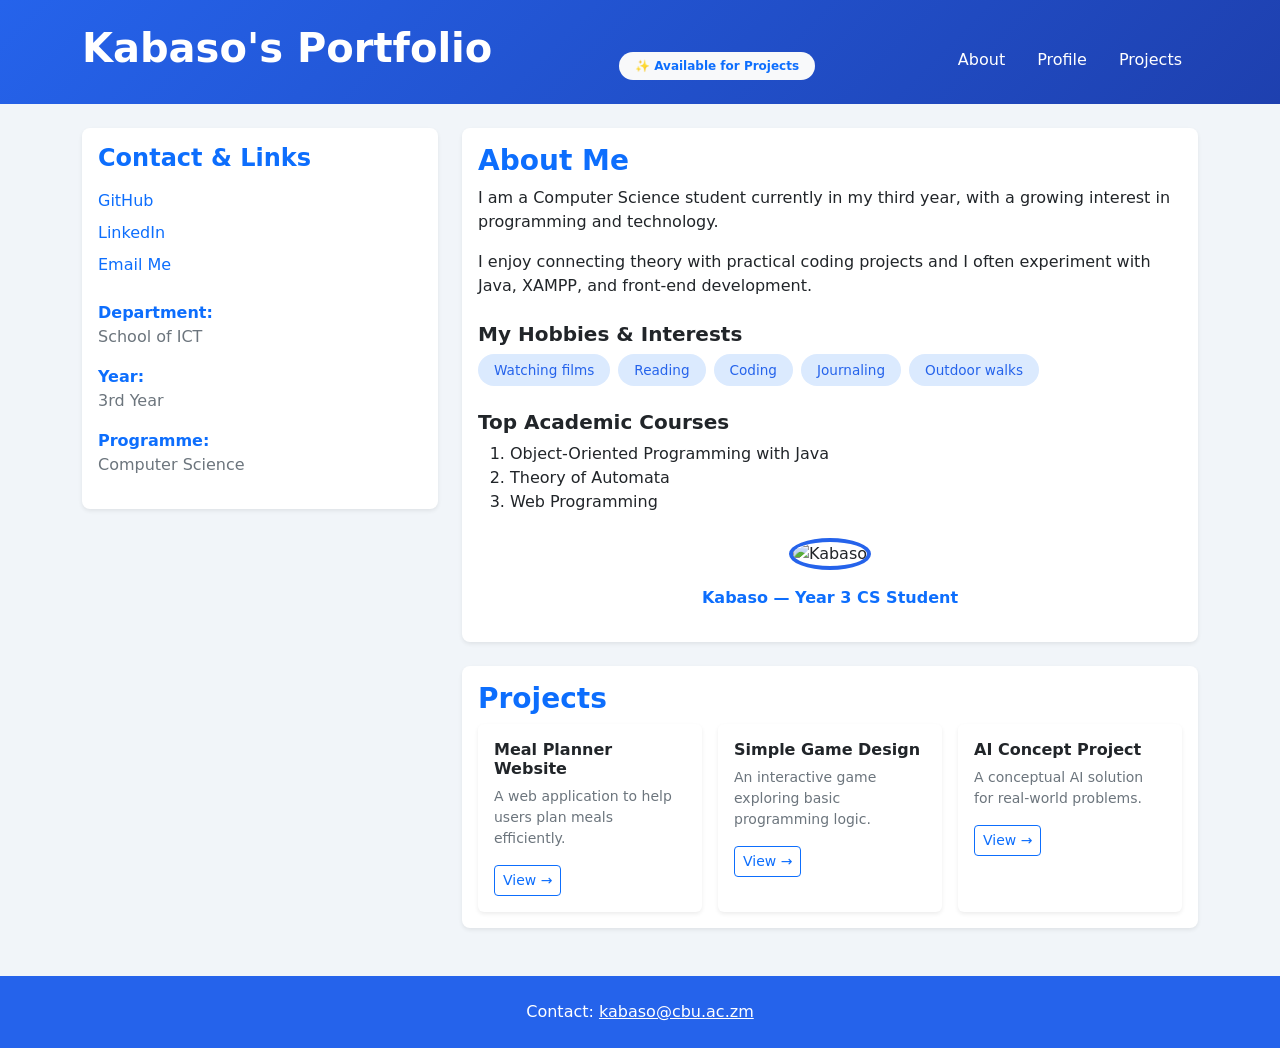
==== bootstrap-profile.html @ e5d38f62 "Add Bootstrap for Module 2: Profile Page" ====
<!DOCTYPE html>
<html lang="en">
<head>
    <meta charset="UTF-8">
    <meta name="viewport" content="width=device-width, initial-scale=1.0">
    <title>Kabaso's Profile</title>
  
    <link href="https://cdn.jsdelivr.net/npm/bootstrap@5.3.0/dist/css/bootstrap.min.css" rel="stylesheet">
    <style>
        body {
            background: #f1f5f9;
        }
        .hero-bg {
            background: linear-gradient(135deg, #2563eb, #1e40af);
        }
        .skill-badge {
            background: #dbeafe;
            color: #2563eb;
            padding: 6px 16px;
            border-radius: 50px;
            font-size: 0.85rem;
            display: inline-block;
        }
        .profile-img {
            width: 180px;
            height: 180px;
            object-fit: cover;
            border-radius: 50%;
            border: 4px solid #2563eb;
        }
    </style>
</head>
<body>


    <div class="hero-bg text-white py-4 mb-4">
        <div class="container">
            <div class="d-flex justify-content-between align-items-end flex-wrap gap-3">
                <h1 class="fw-bold">Kabaso's Portfolio</h1>
                <span class="badge bg-light text-primary px-3 py-2 rounded-pill">✨ Available for Projects</span>
                <ul class="nav">
                    <li class="nav-item"><a href="#about" class="nav-link text-white">About</a></li>
                    <li class="nav-item"><a href="#profile" class="nav-link text-white">Profile</a></li>
                    <li class="nav-item"><a href="#projects" class="nav-link text-white">Projects</a></li>
                </ul>
            </div>
        </div>
    </div>

 
    <div class="container mb-5">
        <div class="row g-4">
            
            <div class="col-md-4">
                <div class="card shadow-sm border-0 rounded-3">
                    <div class="card-body">
                        <h2 class="h4 text-primary fw-bold mb-3">Contact & Links</h2>
                        <div class="d-flex flex-column gap-2 mb-4">
                            <a href="https://github.com/kabasochisonga" class="text-decoration-none">GitHub</a>
                            <a href="https://www.linkedin.com/in/kabaso-chisonga-120521349/" class="text-decoration-none">LinkedIn</a>
                            <a href="mailto:kabaso@cbu.ac.zm" class="text-decoration-none">Email Me</a>
                        </div>
                        <dl>
                            <dt class="text-primary fw-bold">Department:</dt>
                            <dd class="text-secondary">School of ICT</dd>
                            <dt class="text-primary fw-bold mt-3">Year:</dt>
                            <dd class="text-secondary">3rd Year</dd>
                            <dt class="text-primary fw-bold mt-3">Programme:</dt>
                            <dd class="text-secondary">Computer Science</dd>
                        </dl>
                    </div>
                </div>
            </div>

            <div class="col-md-8">
                <div class="card shadow-sm border-0 rounded-3 mb-4">
                    <div class="card-body">
                        <h2 class="h3 text-primary fw-bold">About Me</h2>
                        <p>I am a Computer Science student currently in my third year, with a growing interest in programming and technology.</p>
                        <p>I enjoy connecting theory with practical coding projects and I often experiment with Java, XAMPP, and front-end development.</p>

                        <h3 class="h5 fw-bold mt-4">My Hobbies & Interests</h3>
                        <div class="d-flex flex-wrap gap-2 mb-4">
                            <span class="skill-badge">Watching films</span>
                            <span class="skill-badge">Reading</span>
                            <span class="skill-badge">Coding</span>
                            <span class="skill-badge">Journaling</span>
                            <span class="skill-badge">Outdoor walks</span>
                        </div>

                        <h3 class="h5 fw-bold mt-3">Top Academic Courses</h3>
                        <ol class="mb-4">
                            <li>Object-Oriented Programming with Java</li>
                            <li>Theory of Automata</li>
                            <li>Web Programming</li>
                        </ol>

                        <div class="text-center mt-4">
                            <img src="images/Kabaso.jpeg" alt="Kabaso" class="profile-img mb-2">
                            <p class="text-primary fw-bold mt-2">Kabaso — Year 3 CS Student</p>
                        </div>
                    </div>
                </div>

                <div class="card shadow-sm border-0 rounded-3">
                    <div class="card-body">
                        <h2 class="h3 text-primary fw-bold">Projects</h2>
                        <div class="row g-3">
                            <div class="col-md-4">
                                <div class="card h-100 border-0 shadow-sm">
                                    <div class="card-body">
                                        <h3 class="h6 fw-bold">Meal Planner Website</h3>
                                        <p class="small text-secondary">A web application to help users plan meals efficiently.</p>
                                        <a href="#" class="btn btn-sm btn-outline-primary">View →</a>
                                    </div>
                                </div>
                            </div>
                            <div class="col-md-4">
                                <div class="card h-100 border-0 shadow-sm">
                                    <div class="card-body">
                                        <h3 class="h6 fw-bold">Simple Game Design</h3>
                                        <p class="small text-secondary">An interactive game exploring basic programming logic.</p>
                                        <a href="#" class="btn btn-sm btn-outline-primary">View →</a>
                                    </div>
                                </div>
                            </div>
                            <div class="col-md-4">
                                <div class="card h-100 border-0 shadow-sm">
                                    <div class="card-body">
                                        <h3 class="h6 fw-bold">AI Concept Project</h3>
                                        <p class="small text-secondary">A conceptual AI solution for real-world problems.</p>
                                        <a href="#" class="btn btn-sm btn-outline-primary">View →</a>
                                    </div>
                                </div>
                            </div>
                        </div>
                    </div>
                </div>
            </div>
        </div>
    </div>

    <footer class="text-center py-4 mt-4" style="background: #2563eb;">
        <p class="text-white mb-0">Contact: <a href="mailto:kabaso@cbu.ac.zm" class="text-white text-decoration-underline">kabaso@cbu.ac.zm</a></p>
    </footer>

    <script src="https://cdn.jsdelivr.net/npm/bootstrap@5.3.0/dist/js/bootstrap.bundle.min.js"></script>
</body>
</html>
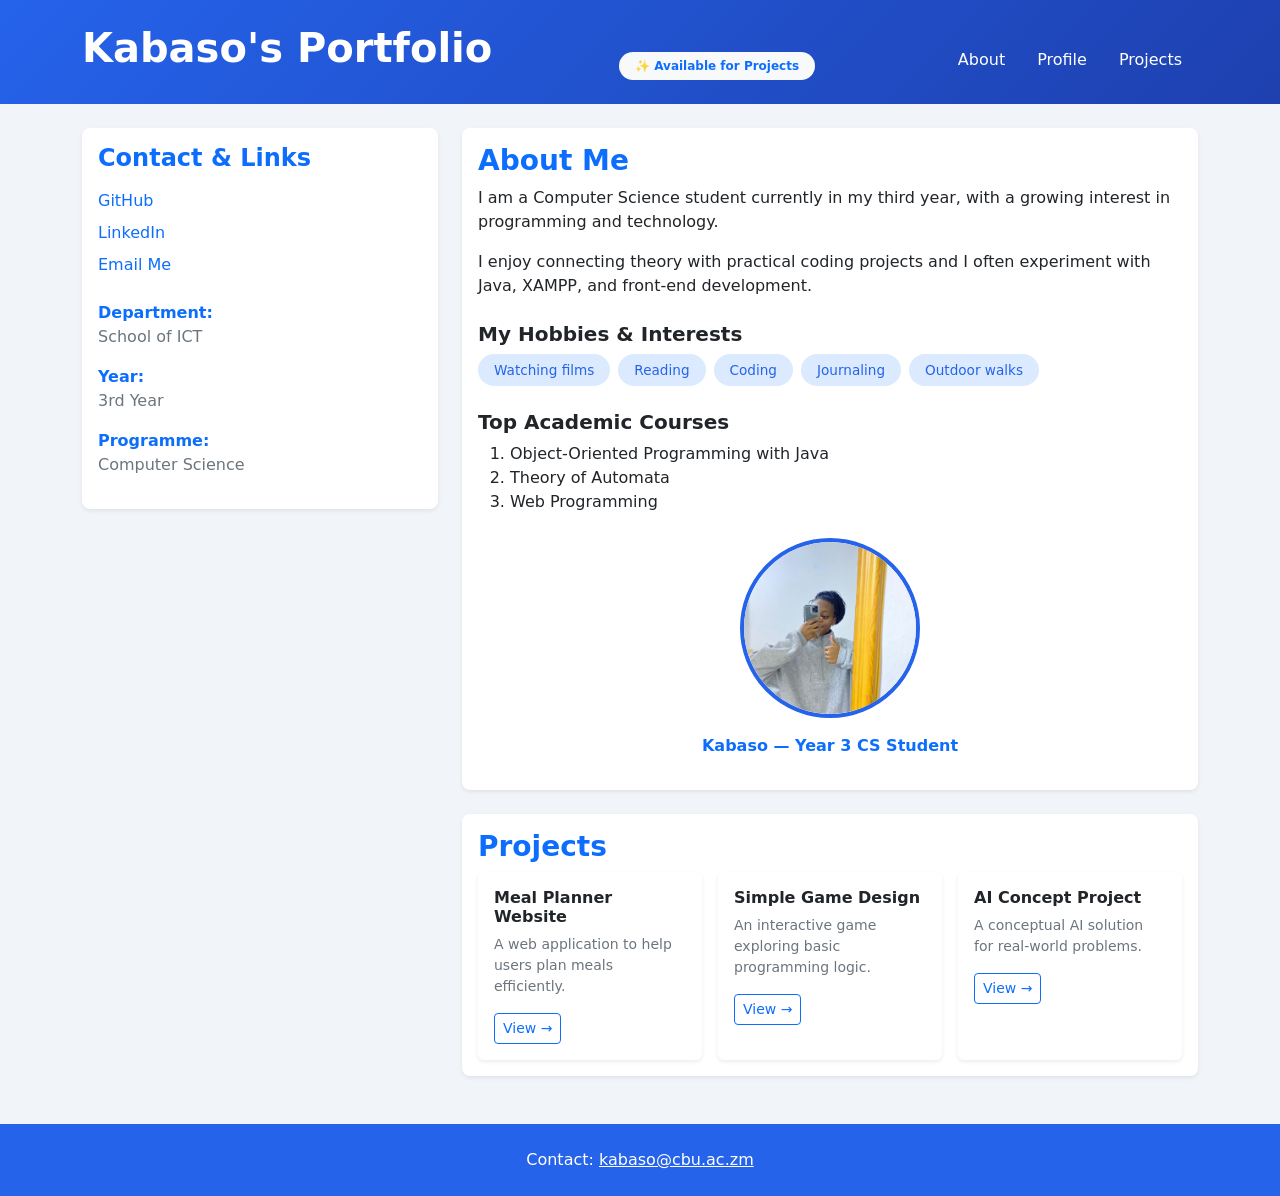
==== commit 4c52b090: "Update Bootstrap for Module 2" ====
--- a/bootstrap-profile.html
+++ b/bootstrap-profile.html
@@ -96,7 +96,7 @@
                         </ol>
 
                         <div class="text-center mt-4">
-                            <img src="images/Kabaso.jpeg" alt="Kabaso" class="profile-img mb-2">
+                            <img src="Kabaso.jpeg" alt="Kabaso" class="profile-img mb-2">
                             <p class="text-primary fw-bold mt-2">Kabaso — Year 3 CS Student</p>
                         </div>
                     </div>
@@ -146,4 +146,4 @@
 
     <script src="https://cdn.jsdelivr.net/npm/bootstrap@5.3.0/dist/js/bootstrap.bundle.min.js"></script>
 </body>
-</html>+</html>
